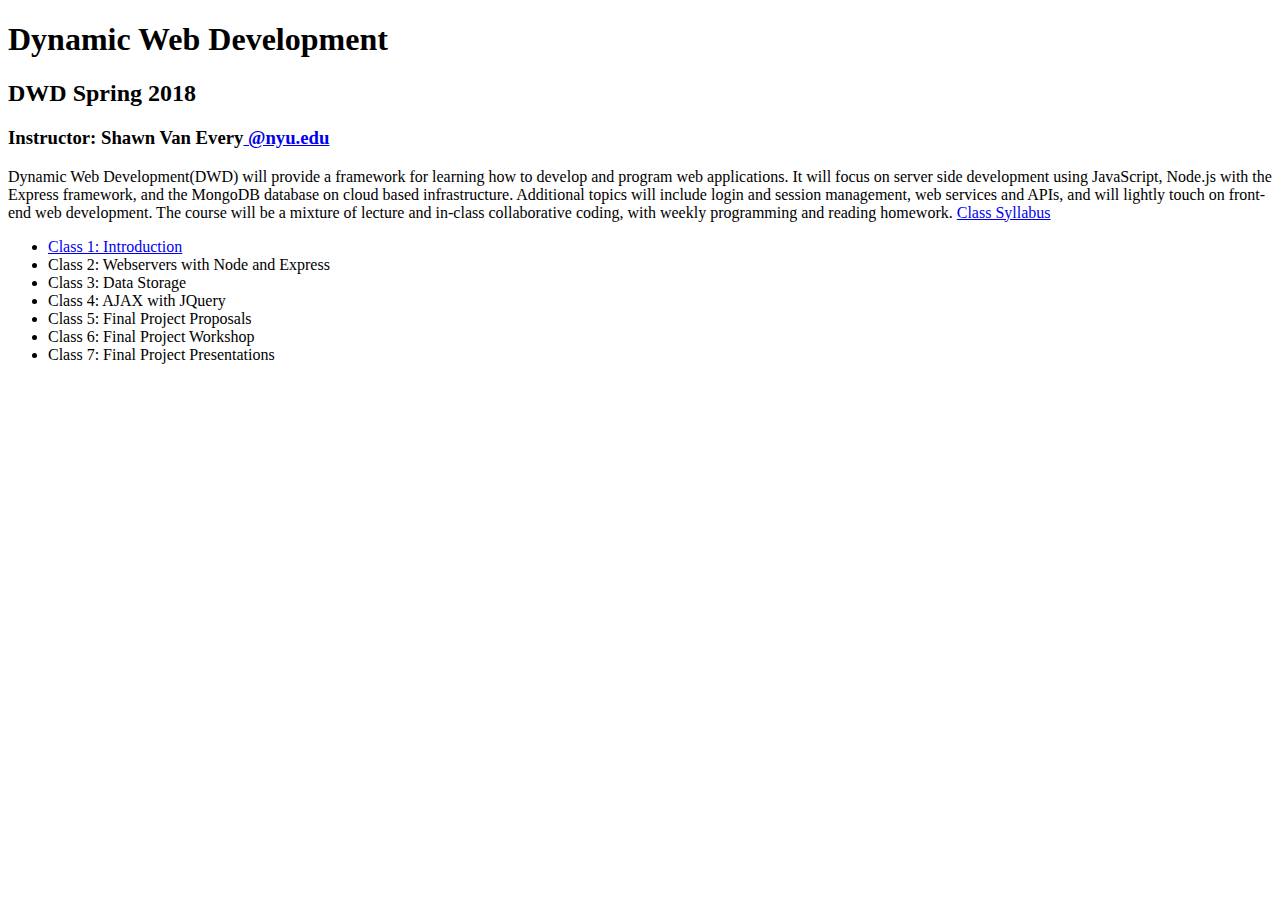
==== Introduction/index.html @ e63c857f "typo" ====
<!DOCTYPE html>
<html>
<head>
	<title>Dynamic Web Development Spring 2018</title>
	<link rel="stylesheet" type="text/css" href="style.css">
  <meta charset="utf-8" />
</head>

<body>

	<section>
		<div class="text-block">
		<header>
			<div class="gear"><h1>Dynamic Web Development</h1></div>
			<h2>DWD Spring 2018</h2>
		</header>

		<footer>
			<h3>Instructor: Shawn Van Every<a href='mailto:Shawn.Van.Every@nyu.edu'> @nyu.edu</a></h3>
		</footer>

		<p class="first"><span class="drop-cap">D</span>ynamic Web Development(DWD) will provide a framework for learning how to develop and program web applications. It will focus on server side development using JavaScript, Node.js with the Express framework, and the MongoDB database on cloud based infrastructure. Additional topics will include login and session management, web services and APIs, and will lightly touch on front-end web development. The course will be a mixture of lecture and in-class collaborative coding, with weekly programming and reading homework. <a href='https://itp.nyu.edu/~sve204/dwd_spring2018/'>Class Syllabus</a></p>

		<ul class="dwdclass">
      <li><a href="#">Class 1: Introduction</a></li>
      <li>Class 2: Webservers with Node and Express</li>
      <li>Class 3: Data Storage</li>
      <li>Class 4: AJAX with JQuery</li>
      <li>Class 5: Final Project Proposals</li>
      <li>Class 6: Final Project Workshop</li>
			<li>Class 7: Final Project Presentations</li>
		</ul>

		</div>

	</section>

  <script src="http://code.jquery.com/jquery-2.1.3.min.js"></script>
      <script>


$(document).ready(function(){
            var scroll_pos = 0;
            $(document).scroll(function() {
                scroll_pos = $(this).scrollTop();
                if(scroll_pos > 210) {
                    $("h1").css('color', '#000000');
                } else {
                    $("h1").css('color', '#ffffff');
                }
            });
        });
      </script>

</body>
</html>
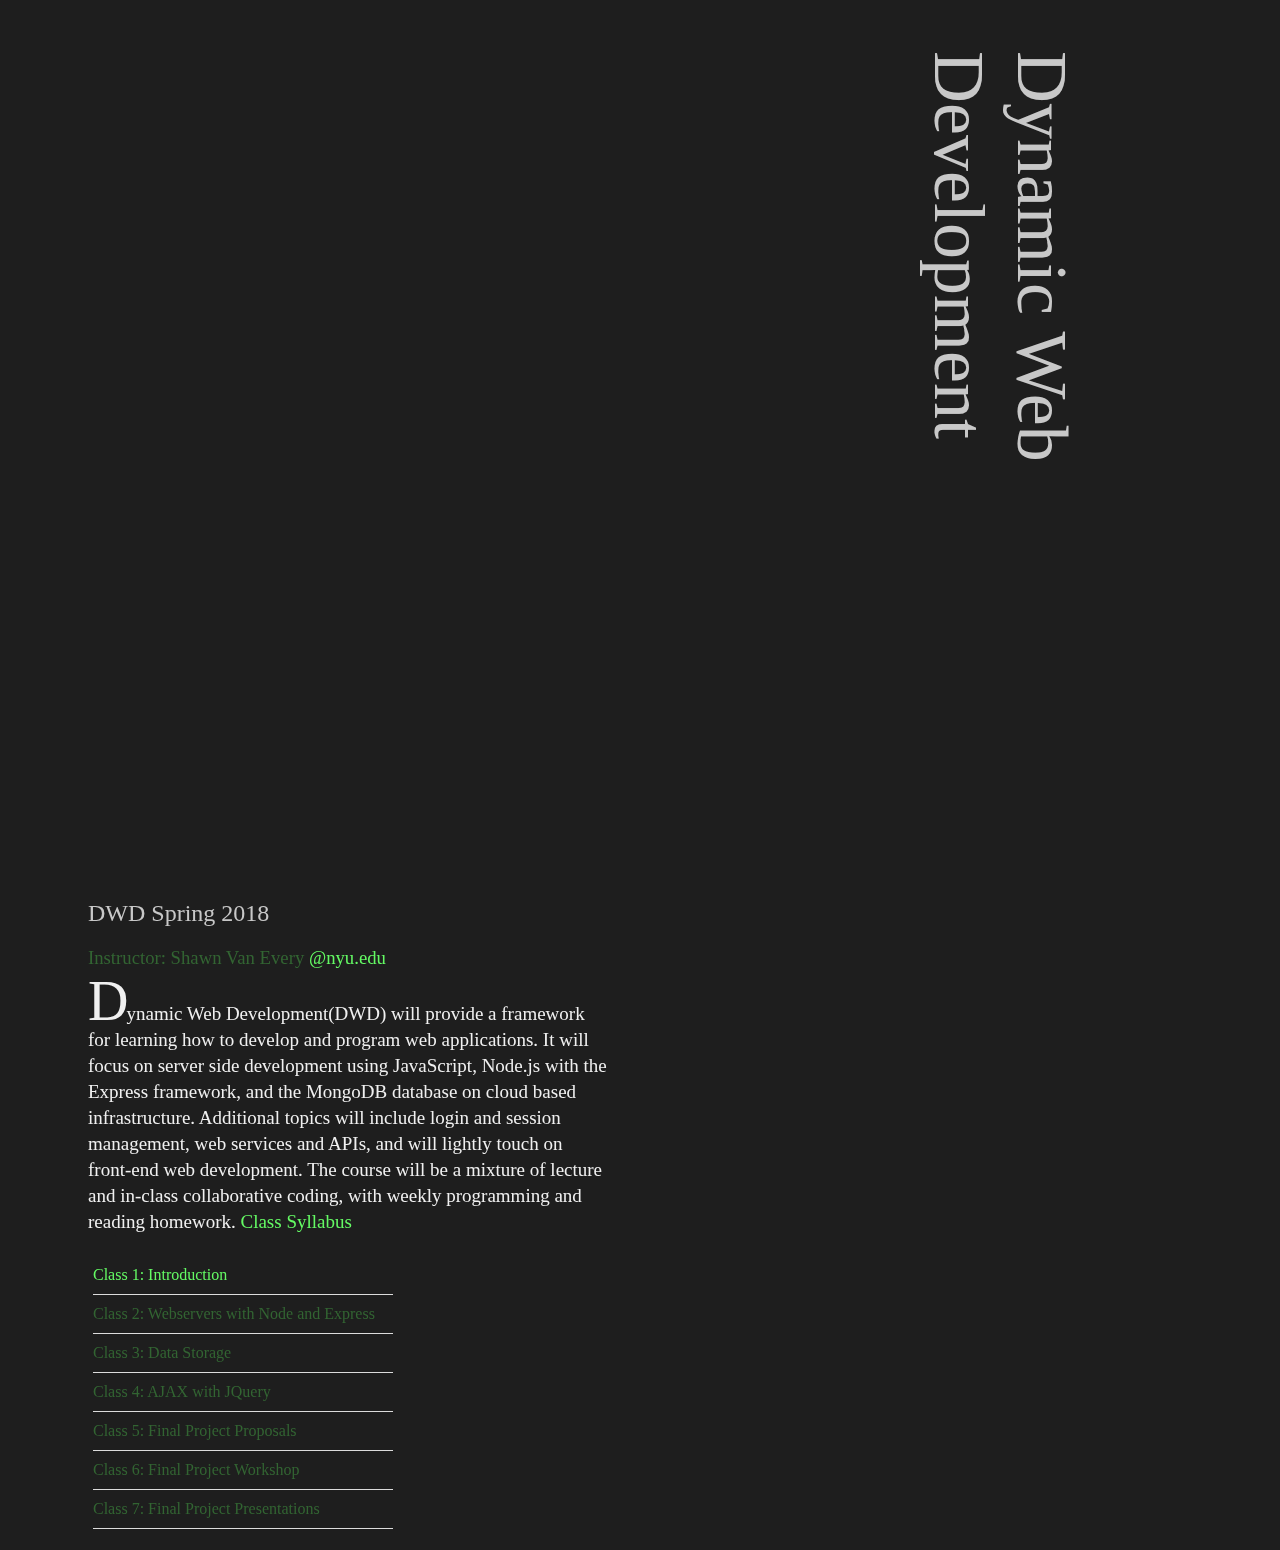
==== commit 14fc3970: "Update index.html" ====
--- a/Introduction/index.html
+++ b/Introduction/index.html
@@ -22,7 +22,7 @@
 		<p class="first"><span class="drop-cap">D</span>ynamic Web Development(DWD) will provide a framework for learning how to develop and program web applications. It will focus on server side development using JavaScript, Node.js with the Express framework, and the MongoDB database on cloud based infrastructure. Additional topics will include login and session management, web services and APIs, and will lightly touch on front-end web development. The course will be a mixture of lecture and in-class collaborative coding, with weekly programming and reading homework. <a href='https://itp.nyu.edu/~sve204/dwd_spring2018/'>Class Syllabus</a></p>
 
 		<ul class="dwdclass">
-      <li><a href="#">Class 1: Introduction</a></li>
+      <li><a href="https://github.com/alicehgsun/DWD18/tree/master/Introduction">Class 1: Introduction</a></li>
       <li>Class 2: Webservers with Node and Express</li>
       <li>Class 3: Data Storage</li>
       <li>Class 4: AJAX with JQuery</li>
@@ -35,7 +35,7 @@
 
 	</section>
 
-  <script src="http://code.jquery.com/jquery-2.1.3.min.js"></script>
+  <script src="jquery.js"></script>
       <script>
 
 
--- a/Introduction/style.css
+++ b/Introduction/style.css
@@ -0,0 +1,91 @@
+
+
+body{
+  background:rgb(30,30,30);
+}
+
+
+p{
+  font-size:19px;
+  line-height: 26px;
+  text-align: left;
+  font-family: times;
+  width: 520px;
+
+  margin-bottom: 0px;
+  margin-top: 0px;
+  text-indent: 24px;
+  color: rgb(240,240,240);
+}
+
+.text-block{
+  margin-left: 80px;
+  margin-top: 900px;
+}
+
+.first{
+  text-indent: 0px;
+}
+
+.drop-cap{
+  font-size: 56px;
+  letter-spacing: -2px;
+}
+
+h1, h2 {
+  font-weight: normal;
+  color: rgb(200,200,200);
+}
+
+h1{
+  font-size:72px;
+  -webkit-transform:rotate(90deg);
+  position:fixed;
+  right:-20px;
+  top:220px;
+  width: 600px;
+  z-index: -1;
+  -webkit-transition: all 1s;
+}
+h3{font-weight: normal;color:rgb(50,100,50);
+}
+
+
+a:link, a:visited{
+  text-decoration:none;
+  color: rgb(100,250,100);
+  ;
+
+}
+
+ul{
+  list-style: none;
+  padding:5px;
+}
+
+li{
+  border-bottom:1px solid rgb(220,220,220);
+  color:rgb(50,100,50);
+  margin-top:10px;
+  padding-bottom: 10px;
+  width: 300px;
+  font: bodoni;
+}
+
+
+
+
+a:hover{
+  font-style: italic;
+  font-size: 22px;
+  -webkit-transition: all .5s;
+}
+
+@media only screen and (max-width: 567px) {
+  p{width: 320px;}
+
+  .text-block{
+    margin-left: 40px;
+    margin-top: 900px;
+  }
+}
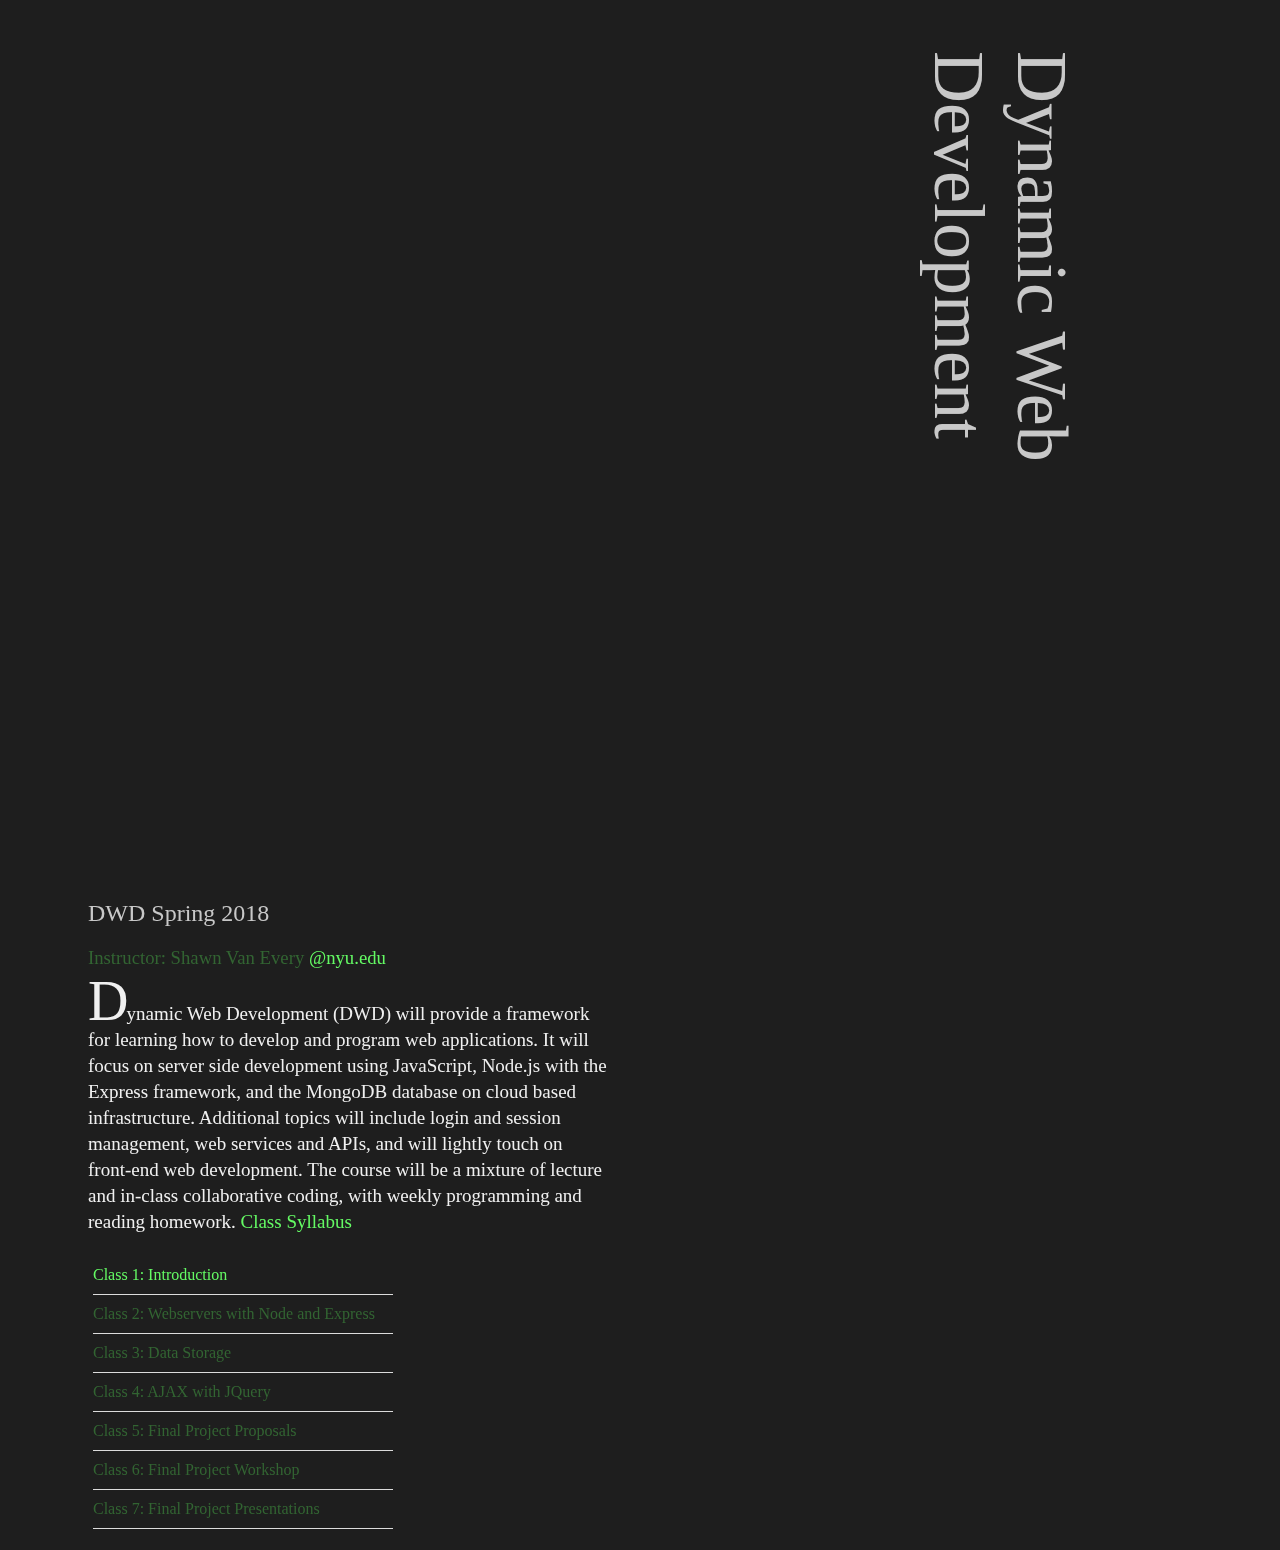
==== commit 9fa07fe8: "Update index.html" ====
--- a/Introduction/index.html
+++ b/Introduction/index.html
@@ -19,7 +19,7 @@
 			<h3>Instructor: Shawn Van Every<a href='mailto:Shawn.Van.Every@nyu.edu'> @nyu.edu</a></h3>
 		</footer>
 
-		<p class="first"><span class="drop-cap">D</span>ynamic Web Development(DWD) will provide a framework for learning how to develop and program web applications. It will focus on server side development using JavaScript, Node.js with the Express framework, and the MongoDB database on cloud based infrastructure. Additional topics will include login and session management, web services and APIs, and will lightly touch on front-end web development. The course will be a mixture of lecture and in-class collaborative coding, with weekly programming and reading homework. <a href='https://itp.nyu.edu/~sve204/dwd_spring2018/'>Class Syllabus</a></p>
+		<p class="first"><span class="drop-cap">D</span>ynamic Web Development (DWD) will provide a framework for learning how to develop and program web applications. It will focus on server side development using JavaScript, Node.js with the Express framework, and the MongoDB database on cloud based infrastructure. Additional topics will include login and session management, web services and APIs, and will lightly touch on front-end web development. The course will be a mixture of lecture and in-class collaborative coding, with weekly programming and reading homework. <a href='https://itp.nyu.edu/~sve204/dwd_spring2018/'>Class Syllabus</a></p>
 
 		<ul class="dwdclass">
       <li><a href="https://github.com/alicehgsun/DWD18/tree/master/Introduction">Class 1: Introduction</a></li>
@@ -35,7 +35,10 @@
 
 	</section>
 
-  <script src="jquery.js"></script>
+<script
+  src="http://code.jquery.com/jquery-3.3.1.js"
+  integrity="sha256-2Kok7MbOyxpgUVvAk/HJ2jigOSYS2auK4Pfzbm7uH60="
+  crossorigin="anonymous"></script>
       <script>
 
 
